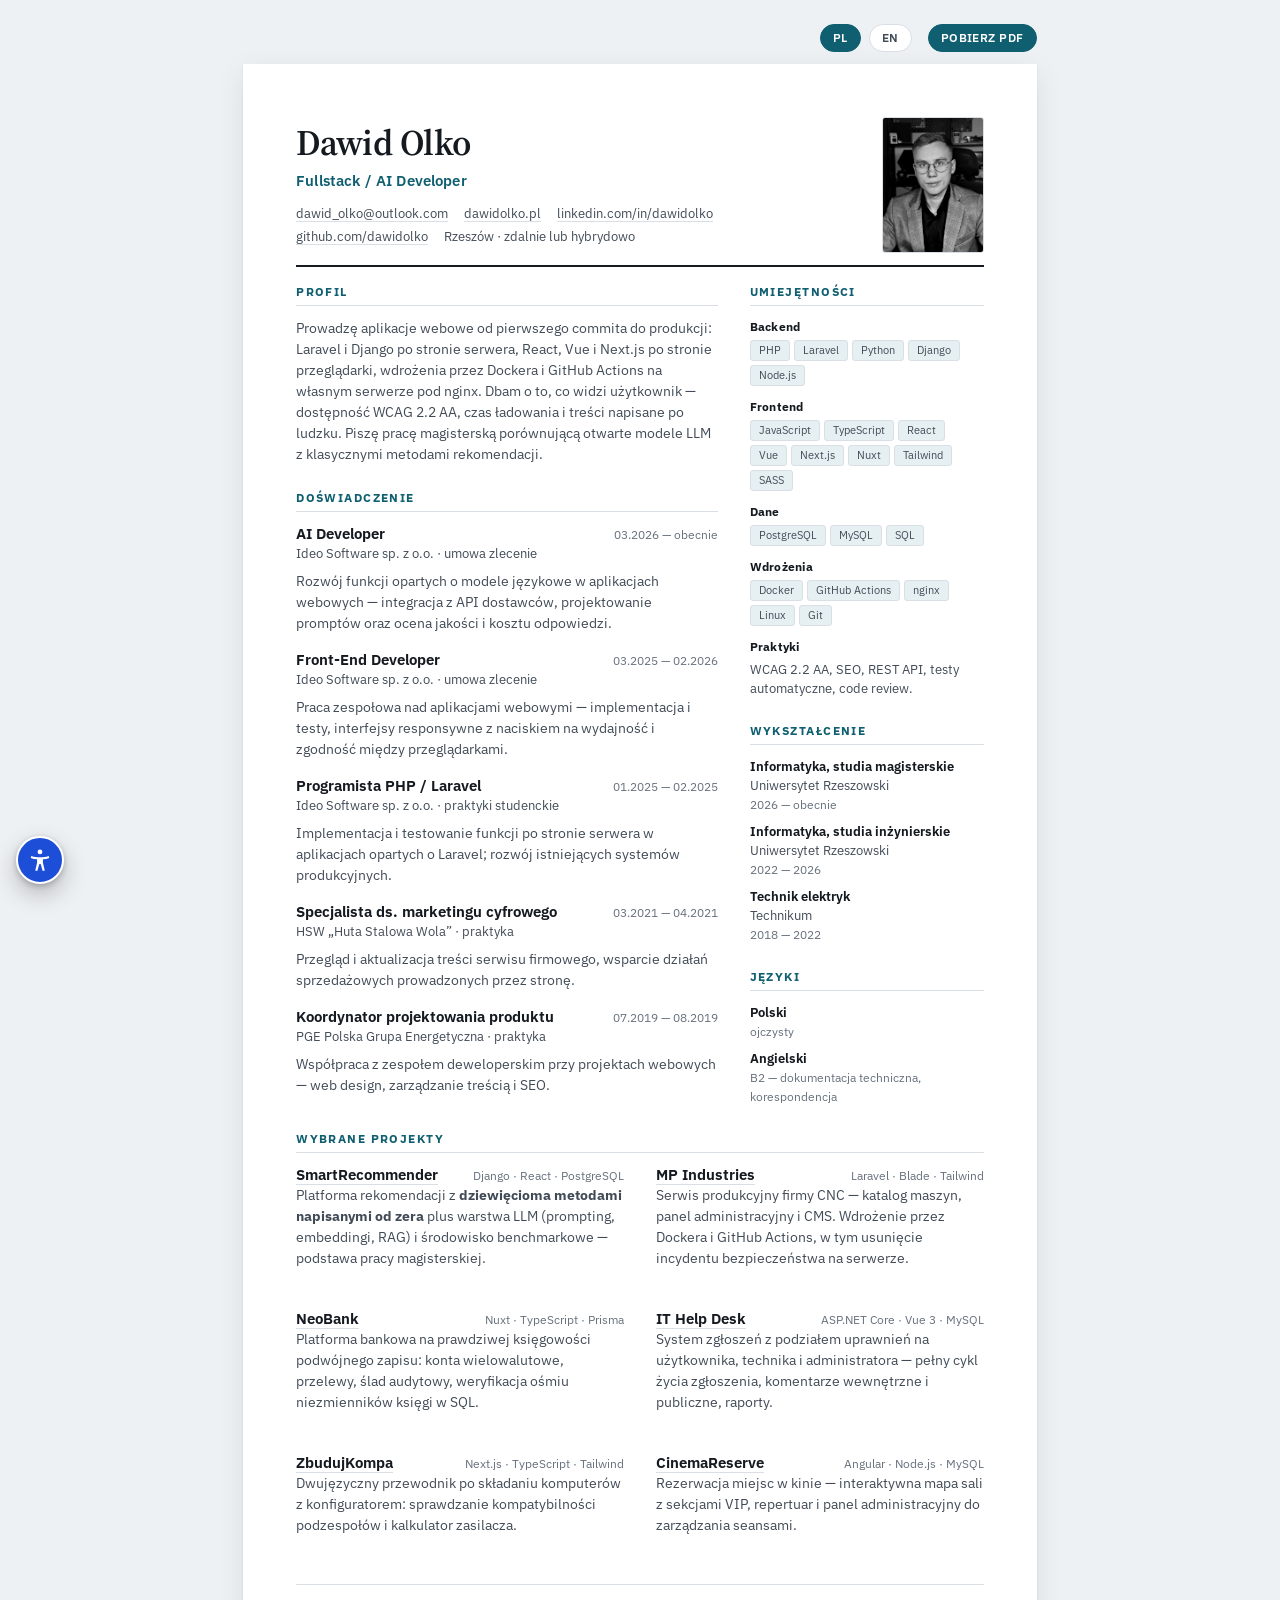
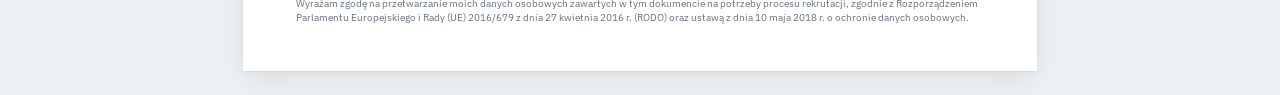
==== index.html @ 8f9526e0 "feat: add accessibility panel" ====
<!doctype html>
<html lang="pl">
<head>
<meta charset="utf-8">
<meta name="viewport" content="width=device-width, initial-scale=1">
<title>Dawid Olko — CV | Fullstack / AI Developer</title>
<meta name="description" content="CV Dawida Olko — fullstack / AI developer. Laravel, Django, React, Vue i Next.js, wdrożenia na Dockerze i GitHub Actions. Wybrane projekty, doświadczenie i wykształcenie.">
<link rel="icon" type="image/svg+xml" href="assets/favicon.svg">
<link rel="canonical" href="https://cv.dawidolko.pl/">
<link rel="alternate" hreflang="pl" href="https://cv.dawidolko.pl/">
<link rel="alternate" hreflang="en" href="https://cv.dawidolko.pl/en/">
<link rel="alternate" hreflang="x-default" href="https://cv.dawidolko.pl/">
<meta name="author" content="Dawid Olko">
<meta name="robots" content="index, follow">

<meta property="og:type" content="profile">
<meta property="og:title" content="Dawid Olko — CV | Fullstack / AI Developer">
<meta property="og:description" content="Laravel, Django, React, Vue i Next.js. Wdrożenia na Dockerze i GitHub Actions.">
<meta property="og:url" content="https://cv.dawidolko.pl/">
<meta property="og:locale" content="pl_PL">
<meta property="og:locale:alternate" content="en_GB">
<meta name="twitter:card" content="summary">

<link rel="preconnect" href="https://fonts.googleapis.com">
<link rel="preconnect" href="https://fonts.gstatic.com" crossorigin>
<link rel="stylesheet" href="https://fonts.googleapis.com/css2?family=IBM+Plex+Sans:wght@400;500;600;700&family=Source+Serif+4:opsz,wght@8..60,600&display=swap">
<link rel="stylesheet" href="assets/cv.css">

<script type="application/ld+json">
{
  "@context": "https://schema.org",
  "@type": "Person",
  "name": "Dawid Olko",
  "givenName": "Dawid",
  "familyName": "Olko",
  "jobTitle": "Fullstack / AI Developer",
  "description": "Full-stack developer working with Laravel, Django, React, Vue and Next.js, shipping with Docker and GitHub Actions.",
  "url": "https://dawidolko.pl",
  "mainEntityOfPage": "https://cv.dawidolko.pl/",
  "image": "https://cv.dawidolko.pl/assets/dawid-olko.jpg",
  "email": "mailto:dawid_olko@outlook.com",
  "sameAs": [
    "https://github.com/dawidolko",
    "https://www.linkedin.com/in/dawidolko",
    "https://dawidolko.pl"
  ],
  "address": {
    "@type": "PostalAddress",
    "addressLocality": "Rzeszów",
    "addressCountry": "PL"
  },
  "alumniOf": {
    "@type": "CollegeOrUniversity",
    "name": "Uniwersytet Rzeszowski",
    "sameAs": "https://www.ur.edu.pl/"
  },
  "worksFor": {
    "@type": "Organization",
    "name": "Ideo Software sp. z o.o.",
    "url": "https://ideo.pl"
  },
  "knowsAbout": [
    "PHP",
    "Laravel",
    "Python",
    "Django",
    "Node.js",
    "JavaScript",
    "TypeScript",
    "React",
    "Vue.js",
    "Next.js",
    "Nuxt",
    "Tailwind CSS",
    "SASS",
    "PostgreSQL",
    "MySQL",
    "SQL",
    "Docker",
    "GitHub Actions",
    "nginx",
    "Linux",
    "Git",
    "REST API",
    "WCAG 2.2",
    "SEO"
  ],
  "knowsLanguage": [
    {
      "@type": "Language",
      "name": "Polish",
      "alternateName": "pl"
    },
    {
      "@type": "Language",
      "name": "English",
      "alternateName": "en"
    }
  ],
  "seeks": {
    "@type": "Demand",
    "name": "Full-stack developer roles"
  }
}
</script>
  <script src="/a11y/a11y-panel.js" data-accent="#1d4ed8" defer></script>
</head>
<body>

<a class="skip-link" href="#main-content">Przejdź do treści głównej</a>

<nav class="langbar" aria-label="Wersja językowa">
  <span aria-current="true" lang="pl">PL</span>
  <a href="en/" lang="en" hreflang="en">EN</a>
  <a class="pdf-link" href="Dawid_Olko_CV_PL.pdf" download
     aria-label="Pobierz CV w formacie PDF (wersja polska)">Pobierz PDF</a>
</nav>

<main class="sheet" id="main-content">

  <header class="masthead">
    <div class="masthead-text">
      <h1>Dawid Olko</h1>
      <p class="role">Fullstack / AI Developer</p>
      <ul class="contact">
        <li><a href="mailto:dawid_olko@outlook.com">dawid_olko@outlook.com</a></li>
        <li><a href="https://dawidolko.pl">dawidolko.pl</a></li>
        <li><a href="https://www.linkedin.com/in/dawidolko">linkedin.com/in/dawidolko</a></li>
        <li><a href="https://github.com/dawidolko">github.com/dawidolko</a></li>
        <li>Rzeszów · zdalnie lub hybrydowo</li>
      </ul>
    </div>
    <img class="portrait" src="assets/dawid-olko.jpg" alt="Dawid Olko"
         width="450" height="600" fetchpriority="high" decoding="async">
  </header>

  <div class="columns">
    <div>

      <section class="summary" aria-labelledby="h-profil">
        <h2 id="h-profil">Profil</h2>
        <p>
          Prowadzę aplikacje webowe od pierwszego commita do produkcji: Laravel i Django po
          stronie serwera, React, Vue i Next.js po stronie przeglądarki, wdrożenia przez Dockera
          i GitHub Actions na własnym serwerze pod nginx. Dbam o to, co widzi użytkownik —
          dostępność WCAG 2.2 AA, czas ładowania i treści napisane po ludzku. Piszę pracę
          magisterską porównującą otwarte modele LLM z klasycznymi metodami rekomendacji.
        </p>
      </section>

      <section aria-labelledby="h-doswiadczenie">
        <h2 id="h-doswiadczenie">Doświadczenie</h2>

        <div class="entry">
          <div class="entry-head">
            <h3>AI Developer</h3>
            <span class="when">03.2026 — obecnie</span>
          </div>
          <p class="where">Ideo Software sp. z o.o. · umowa zlecenie</p>
          <p>Rozwój funkcji opartych o modele językowe w aplikacjach webowych — integracja z API dostawców, projektowanie promptów oraz ocena jakości i kosztu odpowiedzi.</p>
        </div>

        <div class="entry">
          <div class="entry-head">
            <h3>Front-End Developer</h3>
            <span class="when">03.2025 — 02.2026</span>
          </div>
          <p class="where">Ideo Software sp. z o.o. · umowa zlecenie</p>
          <p>Praca zespołowa nad aplikacjami webowymi — implementacja i testy, interfejsy responsywne z naciskiem na wydajność i zgodność między przeglądarkami.</p>
        </div>

        <div class="entry">
          <div class="entry-head">
            <h3>Programista PHP / Laravel</h3>
            <span class="when">01.2025 — 02.2025</span>
          </div>
          <p class="where">Ideo Software sp. z o.o. · praktyki studenckie</p>
          <p>Implementacja i testowanie funkcji po stronie serwera w aplikacjach opartych o Laravel; rozwój istniejących systemów produkcyjnych.</p>
        </div>

        <div class="entry">
          <div class="entry-head">
            <h3>Specjalista ds. marketingu cyfrowego</h3>
            <span class="when">03.2021 — 04.2021</span>
          </div>
          <p class="where">HSW „Huta Stalowa Wola” · praktyka</p>
          <p>Przegląd i aktualizacja treści serwisu firmowego, wsparcie działań sprzedażowych prowadzonych przez stronę.</p>
        </div>

        <div class="entry">
          <div class="entry-head">
            <h3>Koordynator projektowania produktu</h3>
            <span class="when">07.2019 — 08.2019</span>
          </div>
          <p class="where">PGE Polska Grupa Energetyczna · praktyka</p>
          <p>Współpraca z zespołem deweloperskim przy projektach webowych — web design, zarządzanie treścią i SEO.</p>
        </div>
      </section>


    </div>

    <aside>
      <section aria-labelledby="h-umiejetnosci">
        <h2 id="h-umiejetnosci">Umiejętności</h2>

        <div class="stack">
          <h3>Backend</h3>
          <ul class="chips">
            <li>PHP</li><li>Laravel</li><li>Python</li><li>Django</li><li>Node.js</li>
          </ul>
        </div>

        <div class="stack">
          <h3>Frontend</h3>
          <ul class="chips">
            <li>JavaScript</li><li>TypeScript</li><li>React</li><li>Vue</li>
            <li>Next.js</li><li>Nuxt</li><li>Tailwind</li><li>SASS</li>
          </ul>
        </div>

        <div class="stack">
          <h3>Dane</h3>
          <ul class="chips">
            <li>PostgreSQL</li><li>MySQL</li><li>SQL</li>
          </ul>
        </div>

        <div class="stack">
          <h3>Wdrożenia</h3>
          <ul class="chips">
            <li>Docker</li><li>GitHub Actions</li><li>nginx</li><li>Linux</li><li>Git</li>
          </ul>
        </div>

        <div class="stack">
          <h3>Praktyki</h3>
          <p>WCAG 2.2 AA, SEO, REST API, testy automatyczne, code review.</p>
        </div>
      </section>

      <section aria-labelledby="h-wyksztalcenie">
        <h2 id="h-wyksztalcenie">Wykształcenie</h2>
        <ul class="plain">
          <li>
            <strong>Informatyka, studia magisterskie</strong>
            Uniwersytet Rzeszowski<br>
            <span>2026 — obecnie</span>
          </li>
          <li>
            <strong>Informatyka, studia inżynierskie</strong>
            Uniwersytet Rzeszowski<br>
            <span>2022 — 2026</span>
          </li>
          <li>
            <strong>Technik elektryk</strong>
            Technikum<br>
            <span>2018 — 2022</span>
          </li>
        </ul>
      </section>

      <section aria-labelledby="h-jezyki">
        <h2 id="h-jezyki">Języki</h2>
        <ul class="plain">
          <li><strong>Polski</strong><span>ojczysty</span></li>
          <li><strong>Angielski</strong><span>B2 — dokumentacja techniczna, korespondencja</span></li>
        </ul>
      </section>
    </aside>
  </div>

  <section class="projects" aria-labelledby="h-projekty">
    <h2 id="h-projekty">Wybrane projekty</h2>

    <div class="entry-list">
      <div class="entry">
        <div class="entry-head">
          <h3><a href="https://smartrecommender.dawidolko.pl">SmartRecommender</a></h3>
          <span class="when">Django · React · PostgreSQL</span>
        </div>
        <p>Platforma rekomendacji z <strong>dziewięcioma metodami napisanymi od zera</strong> plus warstwa LLM (prompting, embeddingi, RAG) i środowisko benchmarkowe — podstawa pracy magisterskiej.</p>
      </div>

      <div class="entry">
        <div class="entry-head">
          <h3><a href="https://mp-industries.pl">MP Industries</a></h3>
          <span class="when">Laravel · Blade · Tailwind</span>
        </div>
        <p>Serwis produkcyjny firmy CNC — katalog maszyn, panel administracyjny i CMS. Wdrożenie przez Dockera i GitHub Actions, w tym usunięcie incydentu bezpieczeństwa na serwerze.</p>
      </div>

      <div class="entry">
        <div class="entry-head">
          <h3><a href="https://neobank.dawidolko.pl">NeoBank</a></h3>
          <span class="when">Nuxt · TypeScript · Prisma</span>
        </div>
        <p>Platforma bankowa na prawdziwej księgowości podwójnego zapisu: konta wielowalutowe, przelewy, ślad audytowy, weryfikacja ośmiu niezmienników księgi w SQL.</p>
      </div>

      <div class="entry">
        <div class="entry-head">
          <h3><a href="https://ithelpdesk.dawidolko.pl">IT Help Desk</a></h3>
          <span class="when">ASP.NET Core · Vue 3 · MySQL</span>
        </div>
        <p>System zgłoszeń z podziałem uprawnień na użytkownika, technika i administratora — pełny cykl życia zgłoszenia, komentarze wewnętrzne i publiczne, raporty.</p>
      </div>

      <div class="entry">
        <div class="entry-head">
          <h3><a href="https://zbudujkompa.dawidolko.pl">ZbudujKompa</a></h3>
          <span class="when">Next.js · TypeScript · Tailwind</span>
        </div>
        <p>Dwujęzyczny przewodnik po składaniu komputerów z konfiguratorem: sprawdzanie kompatybilności podzespołów i kalkulator zasilacza.</p>
      </div>

      <div class="entry">
        <div class="entry-head">
          <h3><a href="https://github.com/dawidolko/CinemaReserve-Project-Node-Angular">CinemaReserve</a></h3>
          <span class="when">Angular · Node.js · MySQL</span>
        </div>
        <p>Rezerwacja miejsc w kinie — interaktywna mapa sali z sekcjami VIP, repertuar i panel administracyjny do zarządzania seansami.</p>
      </div>
    </div>
  </section>

  <p class="clause">
    Wyrażam zgodę na przetwarzanie moich danych osobowych zawartych w tym dokumencie
    na potrzeby procesu rekrutacji, zgodnie z Rozporządzeniem Parlamentu Europejskiego
    i Rady (UE) 2016/679 z dnia 27 kwietnia 2016 r. (RODO) oraz ustawą z dnia
    10 maja 2018 r. o ochronie danych osobowych.
  </p>

</main>
</body>
</html>
---- assets/cv.css ----
/*
 * Dawid Olko — CV stylesheet.
 *
 * One sheet drives both language versions and both media. The screen view is a
 * centred A4-proportioned sheet on a tinted ground; the print view drops the
 * ground, the language switch and the link chrome so the PDF comes out clean.
 *
 * Colours live in custom properties on :root and are redefined for dark mode.
 * Print always resolves to the light set — a dark CV wastes toner and reads
 * badly on paper.
 */

:root {
  --paper: #ffffff;
  --ground: #eef1f4;
  --ink: #151a21;
  --ink-soft: #414b57;
  --ink-muted: #67717d;
  --rule: #d9dfe5;
  --accent: #0f5f70;
  --accent-soft: #e6f0f2;
  /*
   * Osobna para pod przycisk PDF. Wczesniej tlo bralo `--ink`, a tekst byl
   * na sztywno bialy — w trybie ciemnym `--ink` jest prawie bialy, wiec
   * przycisk znikal i pojawial sie dopiero pod kursorem.
   */
  --btn-bg: #0f5f70;
  --btn-fg: #ffffff;

  --sans: "IBM Plex Sans", "Segoe UI", Roboto, "Helvetica Neue", Arial, sans-serif;
  --serif: "Source Serif 4", Georgia, "Times New Roman", serif;

  --sp-1: 0.25rem;
  --sp-2: 0.5rem;
  --sp-3: 0.75rem;
  --sp-4: 1rem;
  --sp-5: 1.5rem;
  --sp-6: 2rem;
}

@media (prefers-color-scheme: dark) {
  :root:not([data-theme="light"]) {
    --paper: #171b21;
    --ground: #0e1116;
    --ink: #eef1f4;
    --ink-soft: #c3ccd6;
    --ink-muted: #98a3ae;
    --rule: #2c333c;
    --accent: #4fc3d4;
    --accent-soft: #17323a;
    --btn-bg: #4fc3d4;
    --btn-fg: #0b1016;
  }
}

*,
*::before,
*::after {
  box-sizing: border-box;
}

body {
  margin: 0;
  padding: var(--sp-5) var(--sp-4);
  background: var(--ground);
  color: var(--ink);
  font-family: var(--sans);
  font-size: 10.5pt;
  line-height: 1.5;
  -webkit-font-smoothing: antialiased;
}

/* ---------- Skip link ---------- */

.skip-link {
  position: absolute;
  left: -9999px;
  top: 0;
  z-index: 10;
  padding: var(--sp-2) var(--sp-4);
  background: var(--accent);
  color: #fff;
  text-decoration: none;
}

.skip-link:focus {
  left: var(--sp-4);
  top: var(--sp-2);
}

/* ---------- Language switch ---------- */

.langbar {
  max-width: 210mm;
  margin: 0 auto var(--sp-3);
  display: flex;
  gap: var(--sp-2);
  justify-content: flex-end;
  align-items: center;
}

.langbar a,
.langbar span {
  padding: var(--sp-1) var(--sp-3);
  border: 1px solid var(--rule);
  border-radius: 999px;
  font-size: 9pt;
  font-weight: 600;
  letter-spacing: 0.04em;
  text-transform: uppercase;
  text-decoration: none;
  color: var(--ink-soft);
  background: var(--paper);
}

.langbar [aria-current="true"] {
  background: var(--accent);
  border-color: var(--accent);
  color: #fff;
}

.langbar a:hover {
  border-color: var(--accent);
  color: var(--accent);
}

.pdf-link {
  margin-left: var(--sp-2);
  background: var(--btn-bg) !important;
  border-color: var(--btn-bg) !important;
  color: var(--btn-fg) !important;
}

.pdf-link:hover {
  filter: brightness(1.12);
}

/* ---------- Sheet ---------- */

.sheet {
  max-width: 210mm;
  margin: 0 auto;
  background: var(--paper);
  padding: 14mm 14mm 12mm;
  box-shadow: 0 1px 2px rgb(0 0 0 / 8%), 0 8px 28px rgb(0 0 0 / 8%);
}

/* ---------- Masthead ---------- */

.masthead {
  display: grid;
  grid-template-columns: 1fr auto;
  gap: var(--sp-5);
  align-items: center;
  border-bottom: 2px solid var(--ink);
  padding-bottom: var(--sp-3);
  margin-bottom: var(--sp-4);
}

/*
 * Portret stoi w kodzie PO bloku z imieniem i kontaktem, a na prawo trafia
 * dopiero przez siatke. Parsery ATS czytaja kolejnosc z dokumentu, wiec
 * pierwsze, co widza, to imie i dane kontaktowe — nie obrazek, ktorego i tak
 * nie odczytaja.
 */
.portrait {
  width: 27mm;
  height: 36mm;
  object-fit: cover;
  object-position: 50% 22%;
  border-radius: 3px;
  border: 1px solid var(--rule);
  background: var(--ground);
}

@media (max-width: 560px) {
  .masthead {
    grid-template-columns: auto 1fr;
    gap: var(--sp-4);
  }

  .portrait {
    grid-row: 1;
    grid-column: 1;
    width: 22mm;
    height: 29mm;
  }

  .masthead-text {
    grid-row: 1;
    grid-column: 2;
  }
}

.masthead h1 {
  font-family: var(--serif);
  font-size: 27pt;
  line-height: 1.05;
  font-weight: 600;
  letter-spacing: -0.015em;
  margin: 0;
}

.role {
  margin: var(--sp-2) 0 0;
  font-size: 11.5pt;
  font-weight: 600;
  color: var(--accent);
  letter-spacing: 0.01em;
}

.contact {
  margin: var(--sp-3) 0 0;
  padding: 0;
  list-style: none;
  display: flex;
  flex-wrap: wrap;
  gap: var(--sp-1) var(--sp-4);
  font-size: 9.5pt;
  color: var(--ink-soft);
}

.contact a {
  color: inherit;
  text-decoration: none;
  border-bottom: 1px solid var(--rule);
}

.contact a:hover {
  color: var(--accent);
  border-bottom-color: var(--accent);
}

/* ---------- Two-column body ---------- */

.columns {
  display: grid;
  grid-template-columns: 1fr 62mm;
  gap: var(--sp-6);
  align-items: start;
}

@media (max-width: 700px) {
  .columns {
    grid-template-columns: 1fr;
    gap: var(--sp-5);
  }

  .sheet {
    padding: var(--sp-5) var(--sp-4);
  }
}

section {
  margin-bottom: var(--sp-5);
}

section:last-child {
  margin-bottom: 0;
}

h2 {
  font-size: 9pt;
  font-weight: 700;
  letter-spacing: 0.12em;
  text-transform: uppercase;
  color: var(--accent);
  margin: 0 0 var(--sp-3);
  padding-bottom: var(--sp-1);
  border-bottom: 1px solid var(--rule);
}

/* ---------- Entries ---------- */

.entry {
  margin-bottom: var(--sp-4);
  break-inside: avoid;
}

.entry:last-child {
  margin-bottom: 0;
}

.entry-head {
  display: flex;
  justify-content: space-between;
  align-items: baseline;
  gap: var(--sp-3);
}

.entry h3 {
  margin: 0;
  font-size: 11pt;
  font-weight: 650;
  line-height: 1.3;
}

.entry h3 a {
  color: inherit;
  text-decoration: none;
  border-bottom: 1px solid var(--rule);
}

.entry h3 a:hover {
  color: var(--accent);
  border-bottom-color: var(--accent);
}

.when {
  flex: none;
  font-size: 9pt;
  font-variant-numeric: tabular-nums;
  color: var(--ink-muted);
  white-space: nowrap;
}

.where {
  margin: 1px 0 var(--sp-2);
  font-size: 9.5pt;
  color: var(--ink-muted);
}

.entry p {
  margin: 0 0 var(--sp-2);
  color: var(--ink-soft);
}

.entry ul {
  margin: 0;
  padding-left: 1.05em;
  color: var(--ink-soft);
}

.entry li {
  margin-bottom: var(--sp-1);
}

.entry li::marker {
  color: var(--accent);
}

/* ---------- Summary ---------- */

.summary p {
  margin: 0 0 var(--sp-2);
  color: var(--ink-soft);
  max-width: 62ch;
}

.summary p:last-child {
  margin-bottom: 0;
}

/* ---------- Aside blocks ---------- */

.stack {
  margin: 0 0 var(--sp-3);
}

.stack:last-child {
  margin-bottom: 0;
}

.stack h3 {
  margin: 0 0 var(--sp-1);
  font-size: 9pt;
  font-weight: 700;
  color: var(--ink);
  letter-spacing: 0.02em;
}

.stack p {
  margin: 0;
  font-size: 9.5pt;
  color: var(--ink-soft);
}

.chips {
  margin: 0;
  padding: 0;
  list-style: none;
  display: flex;
  flex-wrap: wrap;
  gap: var(--sp-1);
}

.chips li {
  padding: 1px var(--sp-2);
  border: 1px solid var(--rule);
  border-radius: 3px;
  background: var(--accent-soft);
  font-size: 8.5pt;
  color: var(--ink-soft);
}

.plain {
  margin: 0;
  padding: 0;
  list-style: none;
  font-size: 9.5pt;
  color: var(--ink-soft);
}

.plain li {
  margin-bottom: var(--sp-2);
}

.plain li:last-child {
  margin-bottom: 0;
}

.plain strong {
  display: block;
  color: var(--ink);
  font-weight: 650;
}

.plain span {
  color: var(--ink-muted);
  font-size: 9pt;
}

/* ---------- Clause ---------- */

.clause {
  margin: var(--sp-5) 0 0;
  padding-top: var(--sp-3);
  border-top: 1px solid var(--rule);
  font-size: 7.5pt;
  line-height: 1.45;
  color: var(--ink-muted);
}

/* ---------- Focus ---------- */

a:focus-visible {
  outline: 2px solid var(--accent);
  outline-offset: 2px;
  border-radius: 2px;
}

@media (prefers-reduced-motion: reduce) {
  * {
    transition: none !important;
    animation: none !important;
  }
}

/* ---------- Print ---------- */

@page {
  size: A4;
  margin: 11mm 12mm;
}

@media print {
  /*
   * Print resolves to the light palette regardless of the viewer's system
   * setting — a dark CV wastes toner and is unreadable on paper.
   */
  :root {
    --paper: #ffffff;
    --ground: #ffffff;
    --ink: #000000;
    --ink-soft: #23282f;
    --ink-muted: #4b545e;
    --rule: #b9c2cb;
    --accent: #0b4c5a;
    --accent-soft: #ffffff;
  }

  /*
   * Cel: jedna strona A4. Skala typografii i odstepow schodzi ponizej wartosci
   * ekranowych, ale nie ponizej progu czytelnosci w druku (~8pt dla tekstu
   * ciaglego). Wszystko jest wyprowadzone z tych kilku zmiennych, wiec dalsze
   * dociskanie sprowadza sie do zmiany liczb tutaj.
   */
  body {
    padding: 0;
    background: #fff;
    font-size: 8.4pt;
    line-height: 1.38;
  }

  .masthead h1 { font-size: 20pt; }
  .role { font-size: 9.5pt; margin-top: 2px; }
  .contact { font-size: 8pt; margin-top: var(--sp-2); gap: 1px var(--sp-3); }
  .masthead { padding-bottom: var(--sp-2); margin-bottom: var(--sp-3); gap: var(--sp-4); }
  .portrait { width: 24mm; height: 32mm; }

  /*
   * Zero swiatla miedzy literami w druku.
   *
   * Przy `letter-spacing` Chromium zapisuje w warstwie tekstowej PDF-a kazda
   * litere osobno — "WYKSZTALCENIE" wychodzi jako "W Y K S Z TA Ł C E N I E"
   * i systemy ATS nie rozpoznaja naglowka sekcji. Na ekranie swiatlo zostaje.
   */
  h2 {
    font-size: 7.6pt;
    margin-bottom: var(--sp-2);
    letter-spacing: normal;
  }

  .role,
  .contact,
  .stack h3 {
    letter-spacing: normal;
  }
  section { margin-bottom: var(--sp-3); }
  .entry { margin-bottom: var(--sp-2); }
  .entry h3 { font-size: 9pt; }
  .entry p { margin-bottom: var(--sp-1); }
  .where { font-size: 8pt; margin-bottom: 2px; }
  .when { font-size: 7.8pt; }

  .stack { margin-bottom: var(--sp-2); }
  .stack h3 { font-size: 7.8pt; }
  .stack p, .plain { font-size: 8pt; }
  .chips li { font-size: 7.4pt; padding: 0 4px; }
  .plain li { margin-bottom: var(--sp-1); }
  .plain span { font-size: 7.8pt; }

  .projects { margin-top: var(--sp-3); }
  .projects .entry-list { gap: var(--sp-2) var(--sp-5); }

  .clause {
    margin-top: var(--sp-3);
    padding-top: var(--sp-2);
    font-size: 6.4pt;
    line-height: 1.35;
  }

  .langbar,
  .skip-link {
    display: none !important;
  }

  .sheet {
    max-width: none;
    margin: 0;
    padding: 0;
    box-shadow: none;
  }

  .columns {
    gap: var(--sp-5);
  }

  section,
  .entry {
    break-inside: avoid;
  }

  h2 {
    break-after: avoid;
  }

  a {
    border-bottom: none !important;
  }
}

/* ---------- Projects, full width ---------- */

/*
 * The project list sits below the two columns rather than inside the left one.
 * In the column layout the sidebar ran out of content long before the main
 * column did, which left a tall empty gutter on screen and a half-empty second
 * page in the PDF. Full width across two tracks fills both.
 */
.projects {
  margin-top: var(--sp-5);
}

.projects .entry-list {
  display: grid;
  grid-template-columns: 1fr 1fr;
  gap: var(--sp-4) var(--sp-6);
}

@media (max-width: 700px) {
  .projects .entry-list {
    grid-template-columns: 1fr;
  }
}
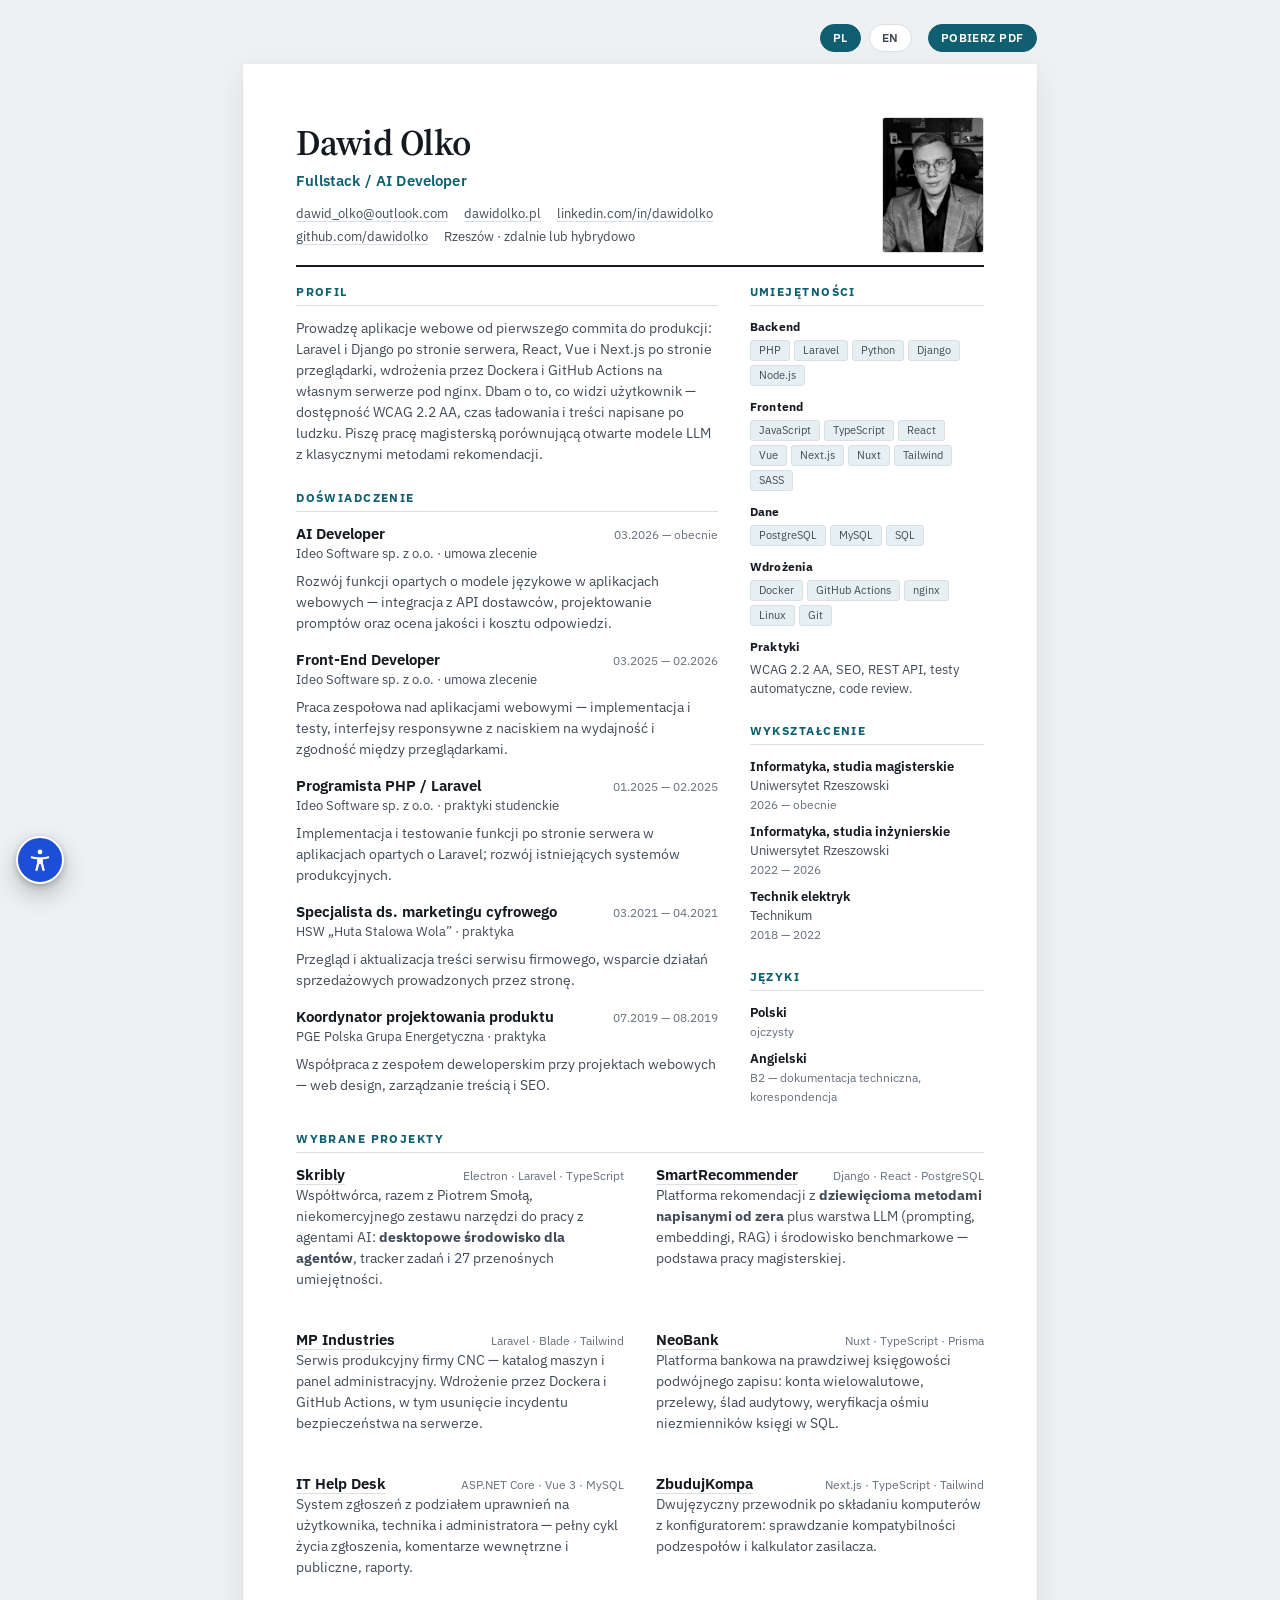
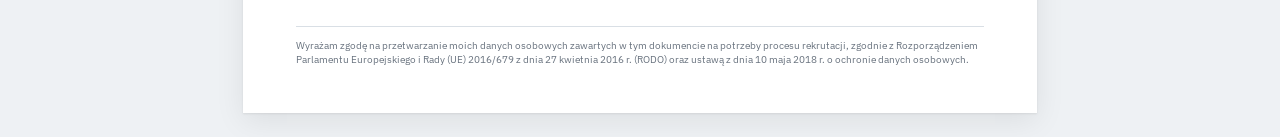
==== commit c9122365: "feat: add Skribly to the CV, with llms.txt, Open Graph image and accessibility fixes" ====
--- a/index.html
+++ b/index.html
@@ -4,7 +4,7 @@
 <meta charset="utf-8">
 <meta name="viewport" content="width=device-width, initial-scale=1">
 <title>Dawid Olko — CV | Fullstack / AI Developer</title>
-<meta name="description" content="CV Dawida Olko — fullstack / AI developer. Laravel, Django, React, Vue i Next.js, wdrożenia na Dockerze i GitHub Actions. Wybrane projekty, doświadczenie i wykształcenie.">
+<meta name="description" content="CV Dawida Olko, fullstack / AI developera i współtwórcy Skribly. Laravel, Django, React, Next.js i Docker. Doświadczenie, projekty i wykształcenie.">
 <link rel="icon" type="image/svg+xml" href="assets/favicon.svg">
 <link rel="canonical" href="https://cv.dawidolko.pl/">
 <link rel="alternate" hreflang="pl" href="https://cv.dawidolko.pl/">
@@ -19,7 +19,11 @@
 <meta property="og:url" content="https://cv.dawidolko.pl/">
 <meta property="og:locale" content="pl_PL">
 <meta property="og:locale:alternate" content="en_GB">
-<meta name="twitter:card" content="summary">
+<meta property="og:image" content="https://cv.dawidolko.pl/assets/og-image.jpg">
+<meta property="og:image:width" content="1200">
+<meta property="og:image:height" content="630">
+<meta name="twitter:card" content="summary_large_image">
+<meta name="twitter:image" content="https://cv.dawidolko.pl/assets/og-image.jpg">
 
 <link rel="preconnect" href="https://fonts.googleapis.com">
 <link rel="preconnect" href="https://fonts.gstatic.com" crossorigin>
@@ -113,7 +117,7 @@
   <span aria-current="true" lang="pl">PL</span>
   <a href="en/" lang="en" hreflang="en">EN</a>
   <a class="pdf-link" href="Dawid_Olko_CV_PL.pdf" download
-     aria-label="Pobierz CV w formacie PDF (wersja polska)">Pobierz PDF</a>
+    >Pobierz PDF</a>
 </nav>
 
 <main class="sheet" id="main-content">
@@ -276,6 +280,14 @@
     <div class="entry-list">
       <div class="entry">
         <div class="entry-head">
+          <h3><a href="https://skribly.pl">Skribly</a></h3>
+          <span class="when">Electron · Laravel · TypeScript</span>
+        </div>
+        <p>Współtwórca, razem z Piotrem Smołą, niekomercyjnego zestawu narzędzi do pracy z agentami AI: <strong>desktopowe środowisko dla agentów</strong>, tracker zadań i 27 przenośnych umiejętności.</p>
+      </div>
+
+      <div class="entry">
+        <div class="entry-head">
           <h3><a href="https://smartrecommender.dawidolko.pl">SmartRecommender</a></h3>
           <span class="when">Django · React · PostgreSQL</span>
         </div>
@@ -287,7 +299,7 @@
           <h3><a href="https://mp-industries.pl">MP Industries</a></h3>
           <span class="when">Laravel · Blade · Tailwind</span>
         </div>
-        <p>Serwis produkcyjny firmy CNC — katalog maszyn, panel administracyjny i CMS. Wdrożenie przez Dockera i GitHub Actions, w tym usunięcie incydentu bezpieczeństwa na serwerze.</p>
+        <p>Serwis produkcyjny firmy CNC — katalog maszyn i panel administracyjny. Wdrożenie przez Dockera i GitHub Actions, w tym usunięcie incydentu bezpieczeństwa na serwerze.</p>
       </div>
 
       <div class="entry">
@@ -312,14 +324,6 @@
           <span class="when">Next.js · TypeScript · Tailwind</span>
         </div>
         <p>Dwujęzyczny przewodnik po składaniu komputerów z konfiguratorem: sprawdzanie kompatybilności podzespołów i kalkulator zasilacza.</p>
-      </div>
-
-      <div class="entry">
-        <div class="entry-head">
-          <h3><a href="https://github.com/dawidolko/CinemaReserve-Project-Node-Angular">CinemaReserve</a></h3>
-          <span class="when">Angular · Node.js · MySQL</span>
-        </div>
-        <p>Rezerwacja miejsc w kinie — interaktywna mapa sali z sekcjami VIP, repertuar i panel administracyjny do zarządzania seansami.</p>
       </div>
     </div>
   </section>
--- a/assets/cv.css
+++ b/assets/cv.css
@@ -20,9 +20,8 @@
   --accent: #0f5f70;
   --accent-soft: #e6f0f2;
   /*
-   * Osobna para pod przycisk PDF. Wczesniej tlo bralo `--ink`, a tekst byl
-   * na sztywno bialy — w trybie ciemnym `--ink` jest prawie bialy, wiec
-   * przycisk znikal i pojawial sie dopiero pod kursorem.
+   * A separate pair for the PDF button. With `--ink` as background and fixed
+   * white text, the button disappeared in dark mode.
    */
   --btn-bg: #0f5f70;
   --btn-fg: #ffffff;
@@ -116,7 +115,7 @@
 .langbar [aria-current="true"] {
   background: var(--accent);
   border-color: var(--accent);
-  color: #fff;
+  color: var(--paper);
 }
 
 .langbar a:hover {
@@ -470,10 +469,9 @@
   }
 
   /*
-   * Cel: jedna strona A4. Skala typografii i odstepow schodzi ponizej wartosci
-   * ekranowych, ale nie ponizej progu czytelnosci w druku (~8pt dla tekstu
-   * ciaglego). Wszystko jest wyprowadzone z tych kilku zmiennych, wiec dalsze
-   * dociskanie sprowadza sie do zmiany liczb tutaj.
+   * Goal: one A4 page. Type and spacing go below the screen values, but not
+   * below the print reading limit of about 8pt for body text. Everything comes
+   * from these few variables, so further tightening means changing them here.
    */
   body {
     padding: 0;
@@ -489,11 +487,10 @@
   .portrait { width: 24mm; height: 32mm; }
 
   /*
-   * Zero swiatla miedzy literami w druku.
+   * No letter spacing in print.
    *
-   * Przy `letter-spacing` Chromium zapisuje w warstwie tekstowej PDF-a kazda
-   * litere osobno — "WYKSZTALCENIE" wychodzi jako "W Y K S Z TA Ł C E N I E"
-   * i systemy ATS nie rozpoznaja naglowka sekcji. Na ekranie swiatlo zostaje.
+   * With `letter-spacing`, Chromium writes each letter separately in the PDF
+   * text layer, so ATS systems do not recognise section headings.
    */
   h2 {
     font-size: 7.6pt;
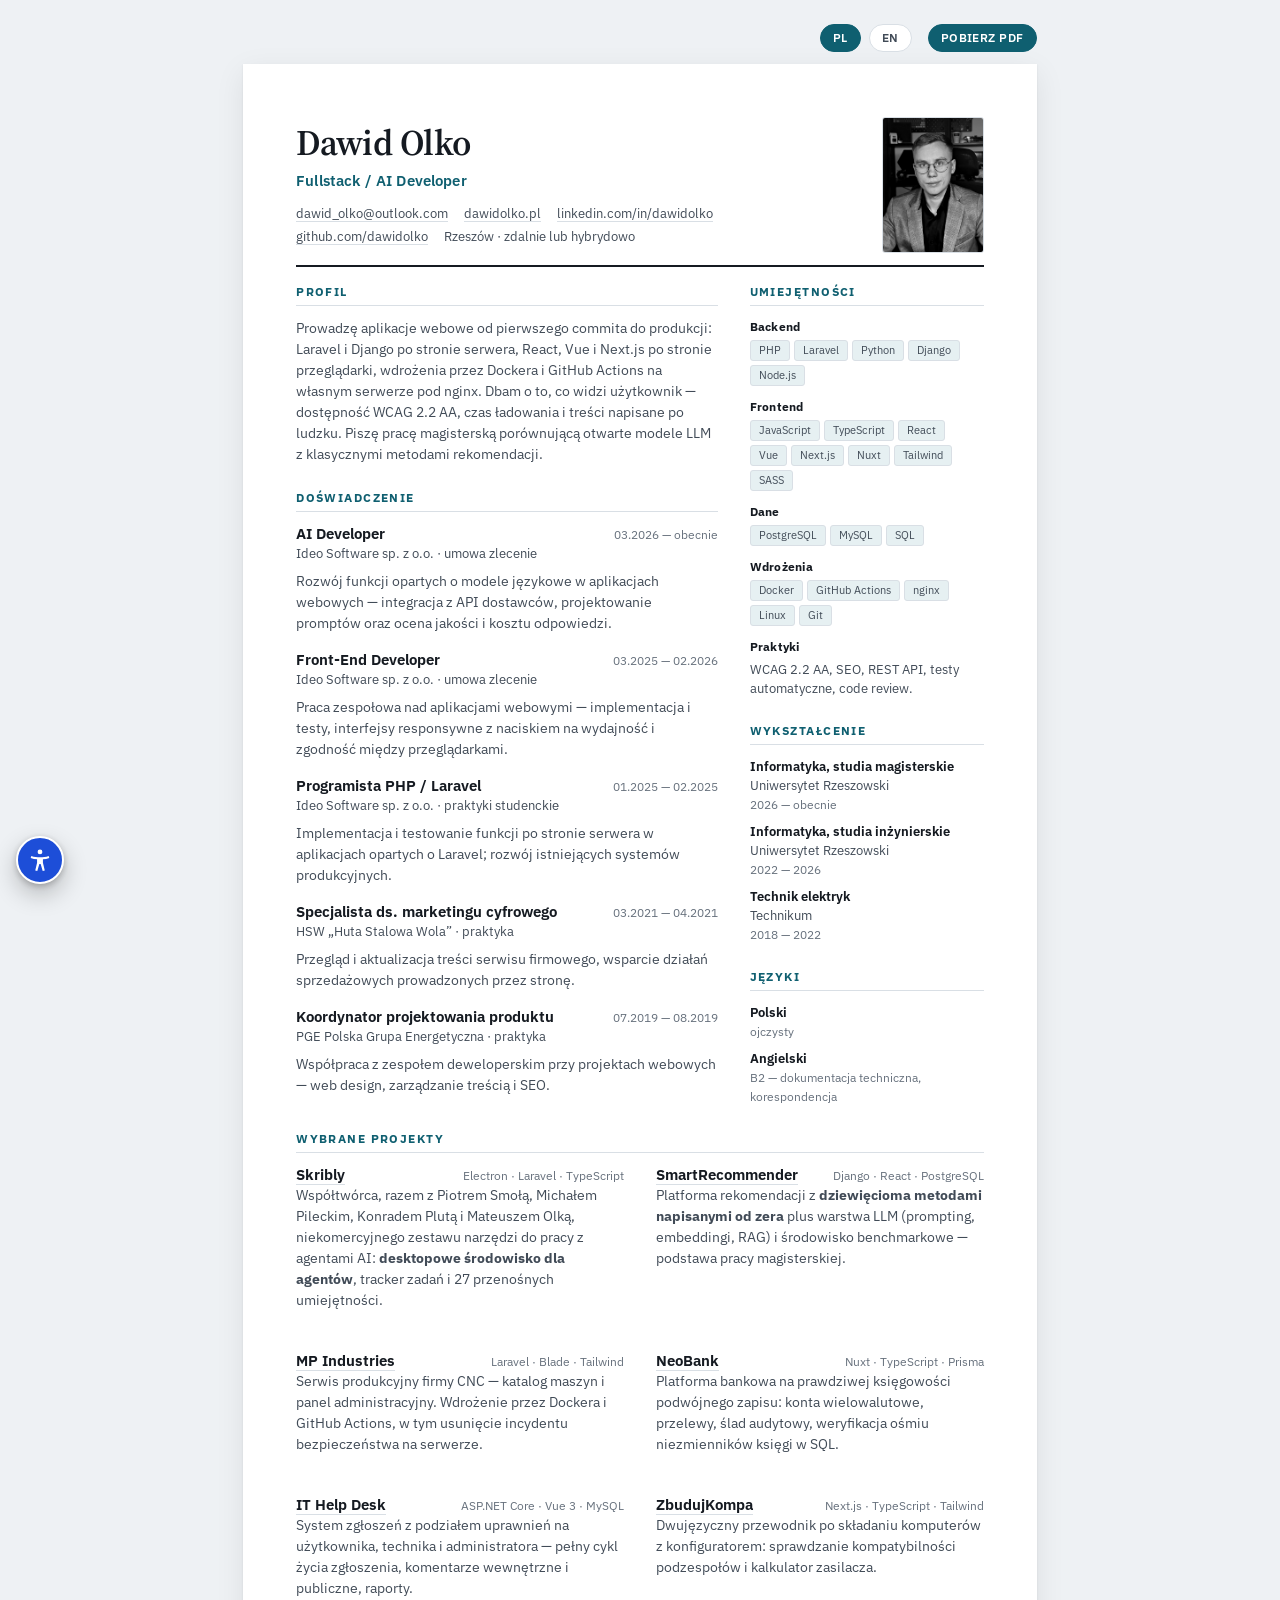
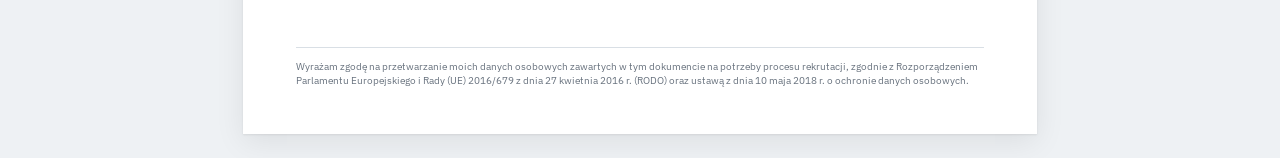
==== commit 7a3c195c: "docs: credit all Skribly authors" ====
--- a/index.html
+++ b/index.html
@@ -283,7 +283,7 @@
           <h3><a href="https://skribly.pl">Skribly</a></h3>
           <span class="when">Electron · Laravel · TypeScript</span>
         </div>
-        <p>Współtwórca, razem z Piotrem Smołą, niekomercyjnego zestawu narzędzi do pracy z agentami AI: <strong>desktopowe środowisko dla agentów</strong>, tracker zadań i 27 przenośnych umiejętności.</p>
+        <p>Współtwórca, razem z Piotrem Smołą, Michałem Pileckim, Konradem Plutą i Mateuszem Olką, niekomercyjnego zestawu narzędzi do pracy z agentami AI: <strong>desktopowe środowisko dla agentów</strong>, tracker zadań i 27 przenośnych umiejętności.</p>
       </div>
 
       <div class="entry">
--- a/assets/cv.css
+++ b/assets/cv.css
@@ -157,10 +157,10 @@
 }
 
 /*
- * Portret stoi w kodzie PO bloku z imieniem i kontaktem, a na prawo trafia
- * dopiero przez siatke. Parsery ATS czytaja kolejnosc z dokumentu, wiec
- * pierwsze, co widza, to imie i dane kontaktowe — nie obrazek, ktorego i tak
- * nie odczytaja.
+ * The portrait comes AFTER the name and contact block in the source and only
+ * moves to the right through the grid. ATS parsers read the document order, so
+ * the first thing they see is the name and contact details - not an image they
+ * could not read anyway.
  */
 .portrait {
   width: 27mm;
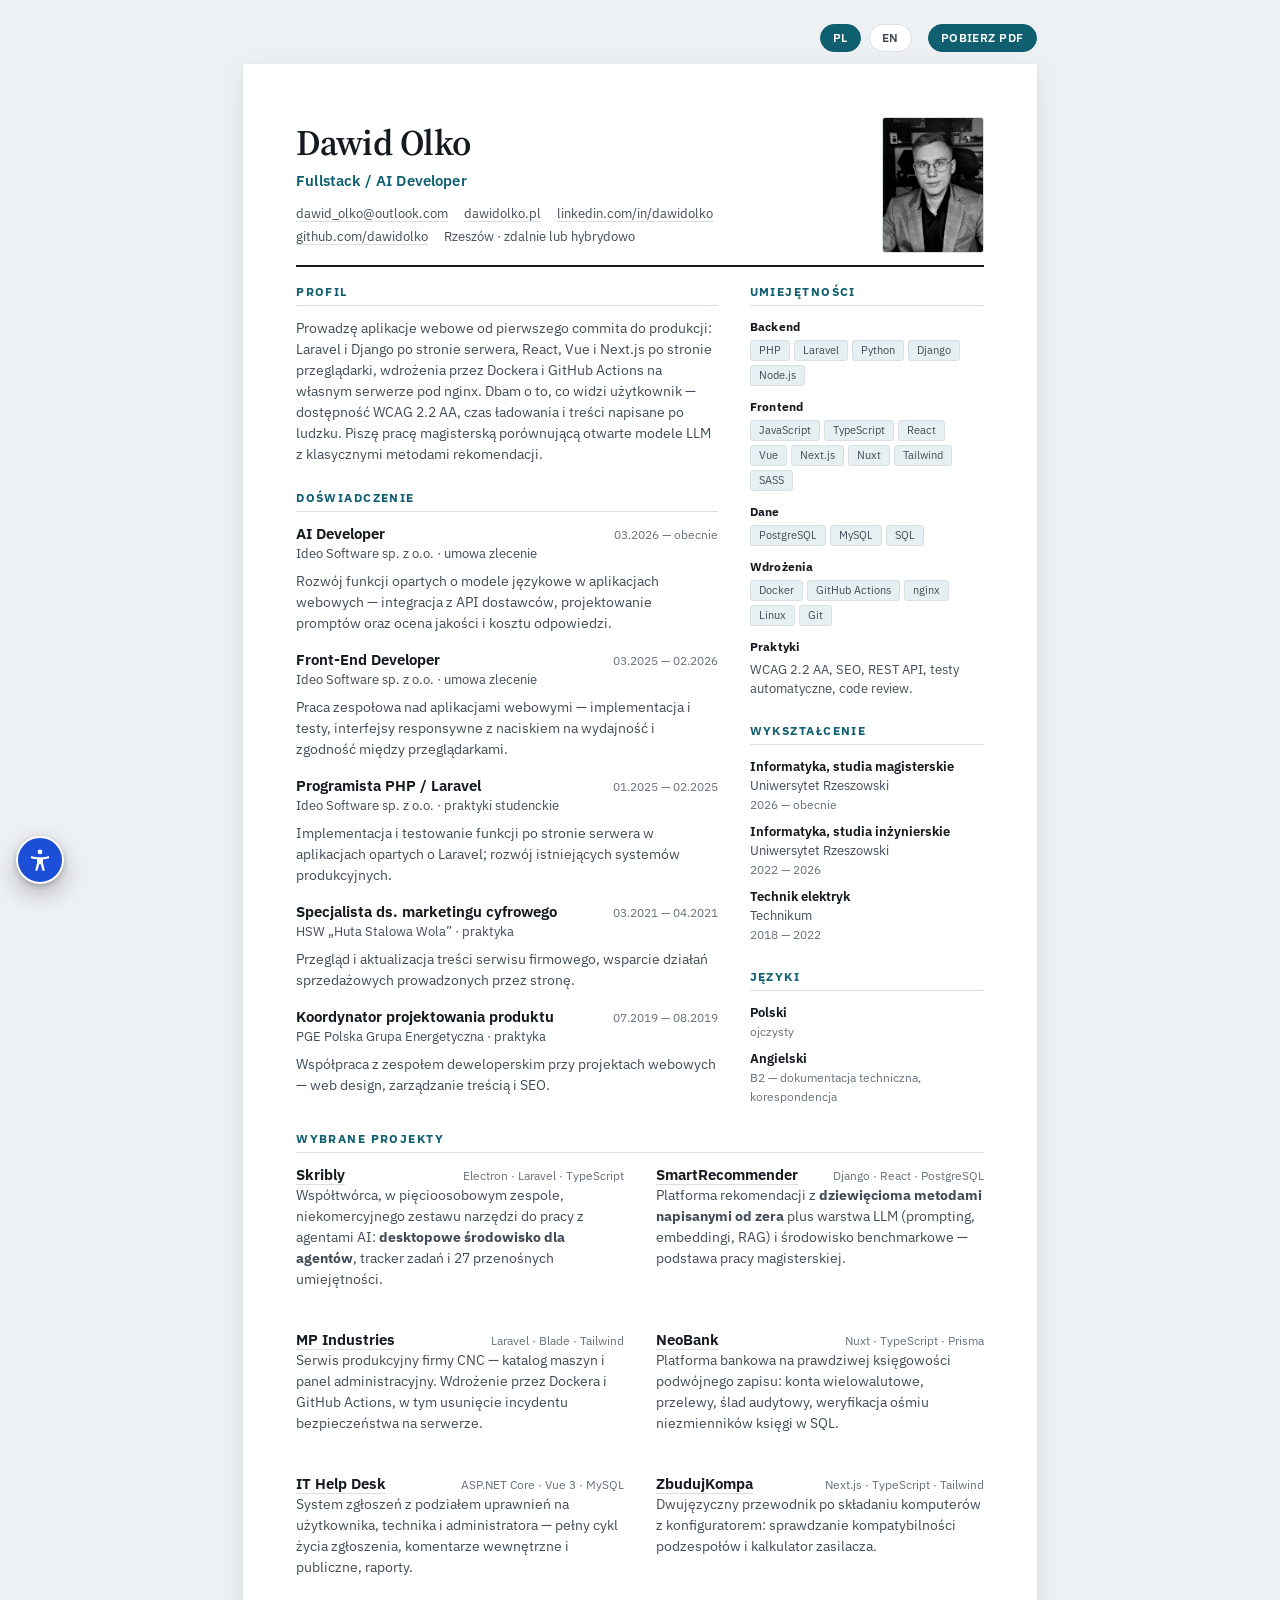
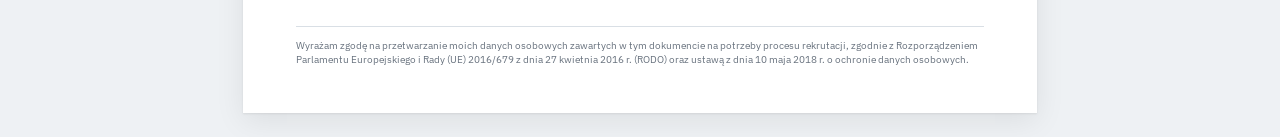
==== commit 64070422: "docs: keep the Polish CV on one page" ====
--- a/index.html
+++ b/index.html
@@ -283,7 +283,7 @@
           <h3><a href="https://skribly.pl">Skribly</a></h3>
           <span class="when">Electron · Laravel · TypeScript</span>
         </div>
-        <p>Współtwórca, razem z Piotrem Smołą, Michałem Pileckim, Konradem Plutą i Mateuszem Olką, niekomercyjnego zestawu narzędzi do pracy z agentami AI: <strong>desktopowe środowisko dla agentów</strong>, tracker zadań i 27 przenośnych umiejętności.</p>
+        <p>Współtwórca, w pięcioosobowym zespole, niekomercyjnego zestawu narzędzi do pracy z agentami AI: <strong>desktopowe środowisko dla agentów</strong>, tracker zadań i 27 przenośnych umiejętności.</p>
       </div>
 
       <div class="entry">
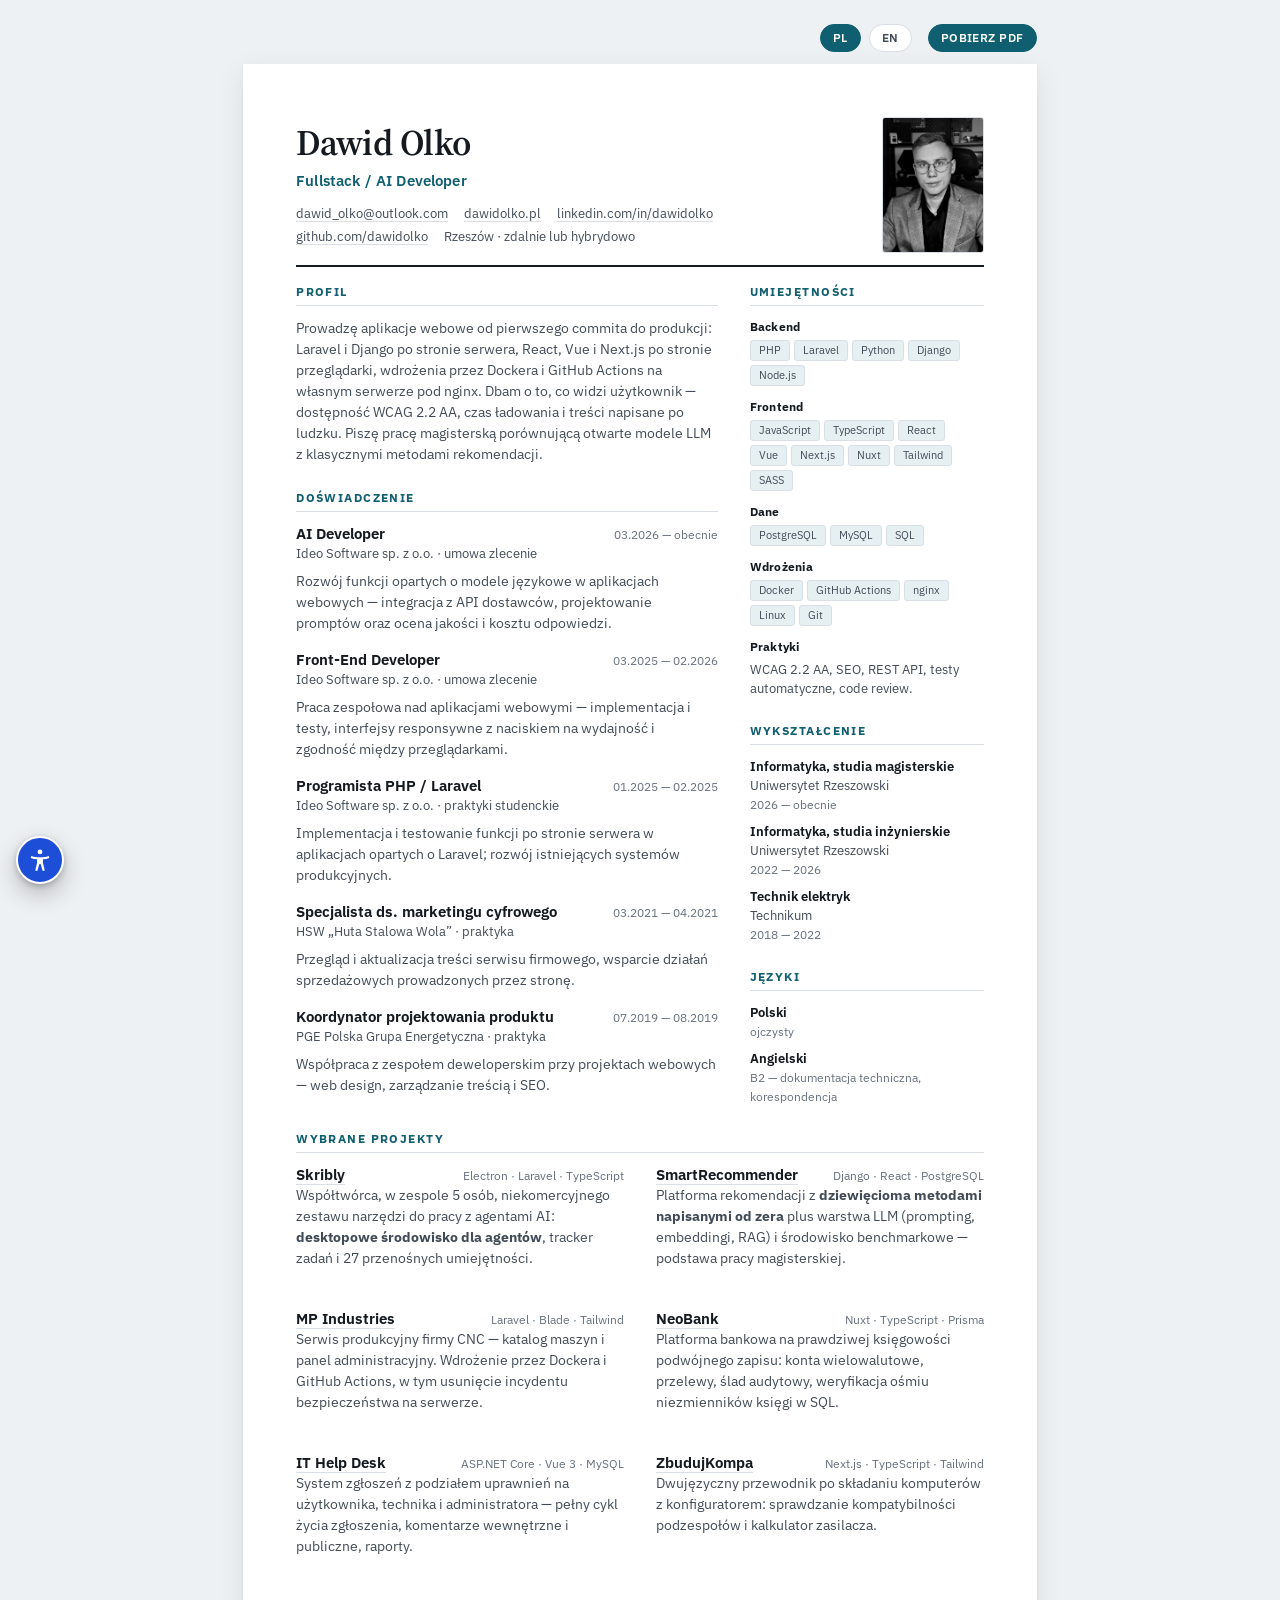
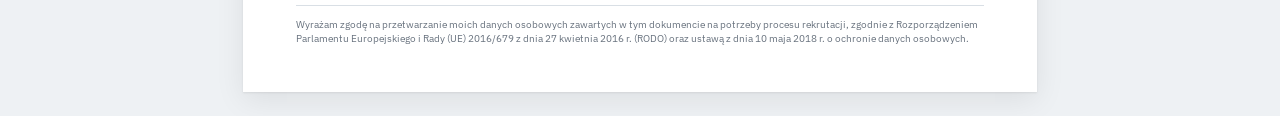
==== commit 377b443c: "docs: keep the Polish CV on one page" ====
--- a/index.html
+++ b/index.html
@@ -283,7 +283,7 @@
           <h3><a href="https://skribly.pl">Skribly</a></h3>
           <span class="when">Electron · Laravel · TypeScript</span>
         </div>
-        <p>Współtwórca, w pięcioosobowym zespole, niekomercyjnego zestawu narzędzi do pracy z agentami AI: <strong>desktopowe środowisko dla agentów</strong>, tracker zadań i 27 przenośnych umiejętności.</p>
+        <p>Współtwórca, w zespole 5 osób, niekomercyjnego zestawu narzędzi do pracy z agentami AI: <strong>desktopowe środowisko dla agentów</strong>, tracker zadań i 27 przenośnych umiejętności.</p>
       </div>
 
       <div class="entry">
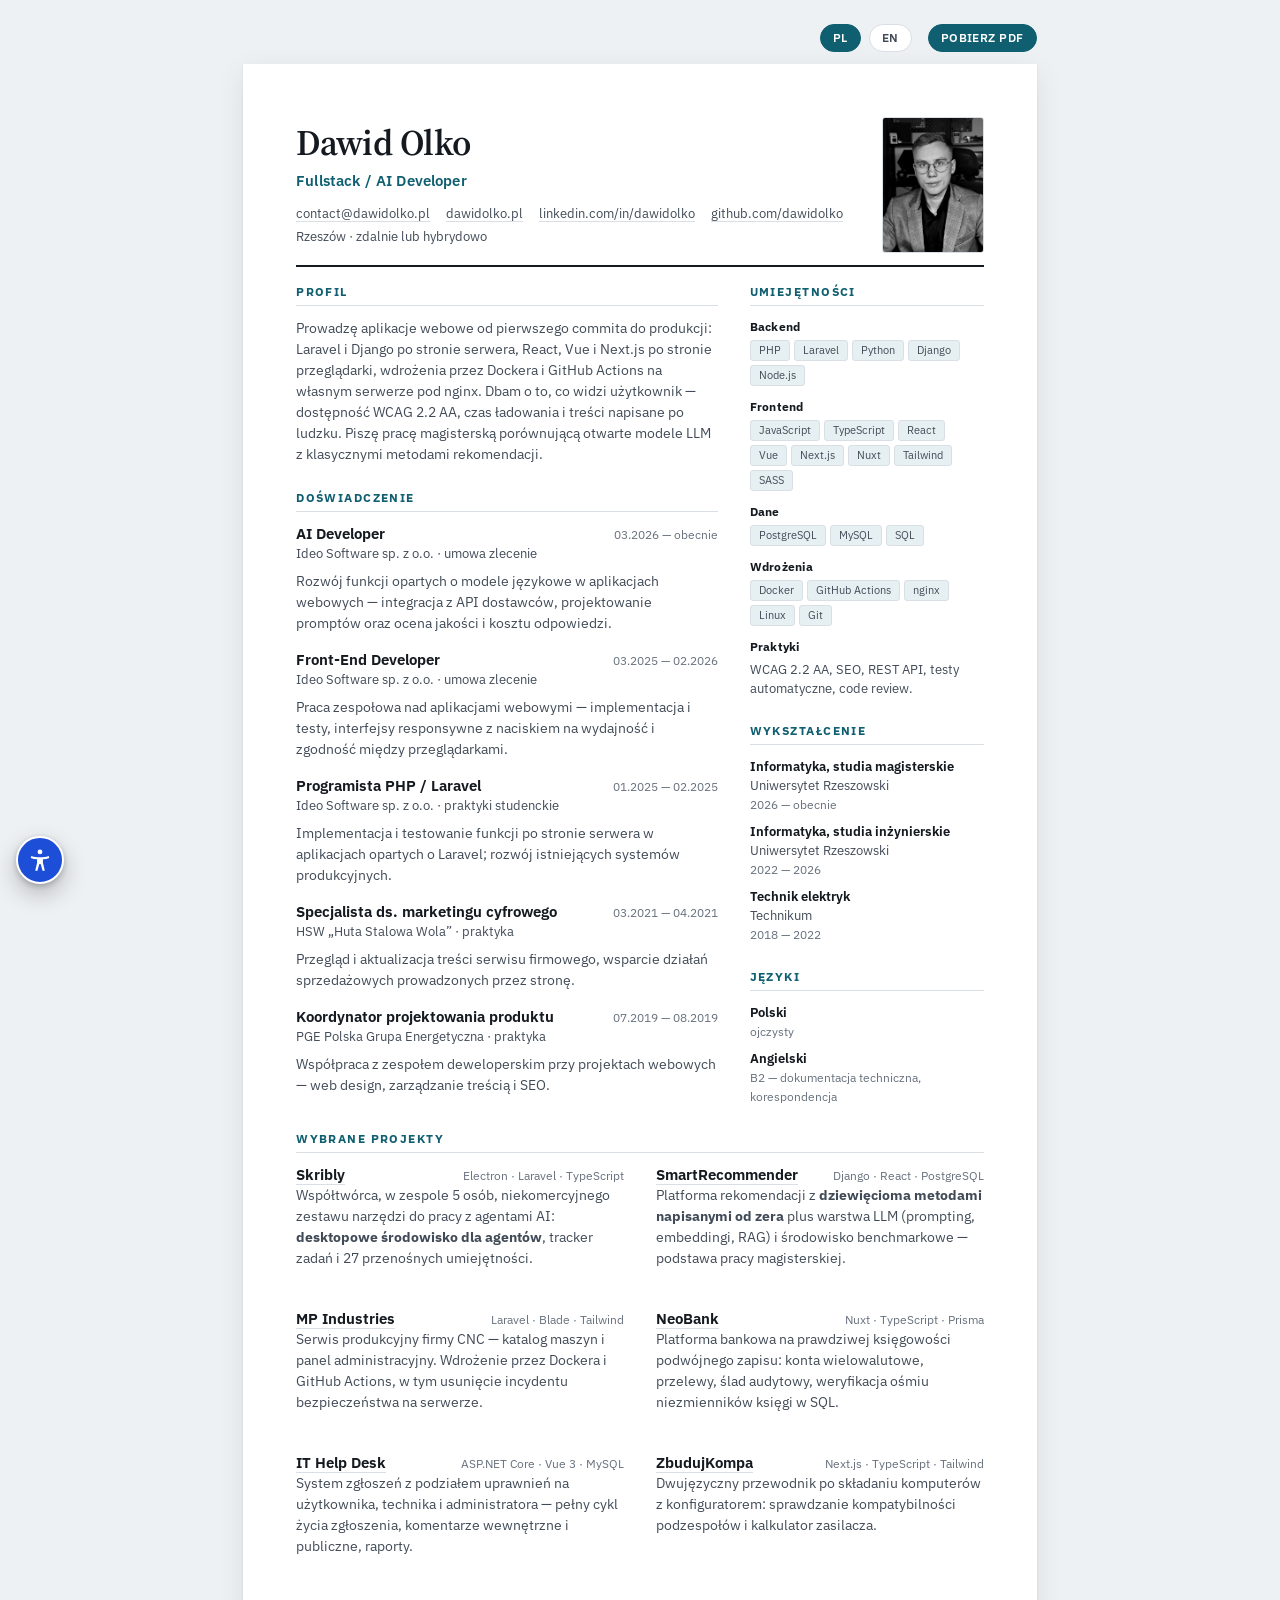
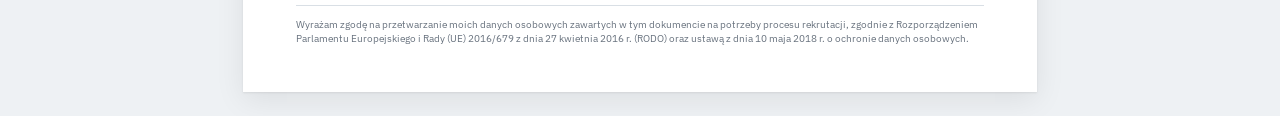
==== commit 35b5d506: "chore: use the contact@dawidolko.pl address" ====
--- a/index.html
+++ b/index.html
@@ -42,7 +42,7 @@
   "url": "https://dawidolko.pl",
   "mainEntityOfPage": "https://cv.dawidolko.pl/",
   "image": "https://cv.dawidolko.pl/assets/dawid-olko.jpg",
-  "email": "mailto:dawid_olko@outlook.com",
+  "email": "mailto:contact@dawidolko.pl",
   "sameAs": [
     "https://github.com/dawidolko",
     "https://www.linkedin.com/in/dawidolko",
@@ -127,7 +127,7 @@
       <h1>Dawid Olko</h1>
       <p class="role">Fullstack / AI Developer</p>
       <ul class="contact">
-        <li><a href="mailto:dawid_olko@outlook.com">dawid_olko@outlook.com</a></li>
+        <li><a href="mailto:contact@dawidolko.pl">contact@dawidolko.pl</a></li>
         <li><a href="https://dawidolko.pl">dawidolko.pl</a></li>
         <li><a href="https://www.linkedin.com/in/dawidolko">linkedin.com/in/dawidolko</a></li>
         <li><a href="https://github.com/dawidolko">github.com/dawidolko</a></li>
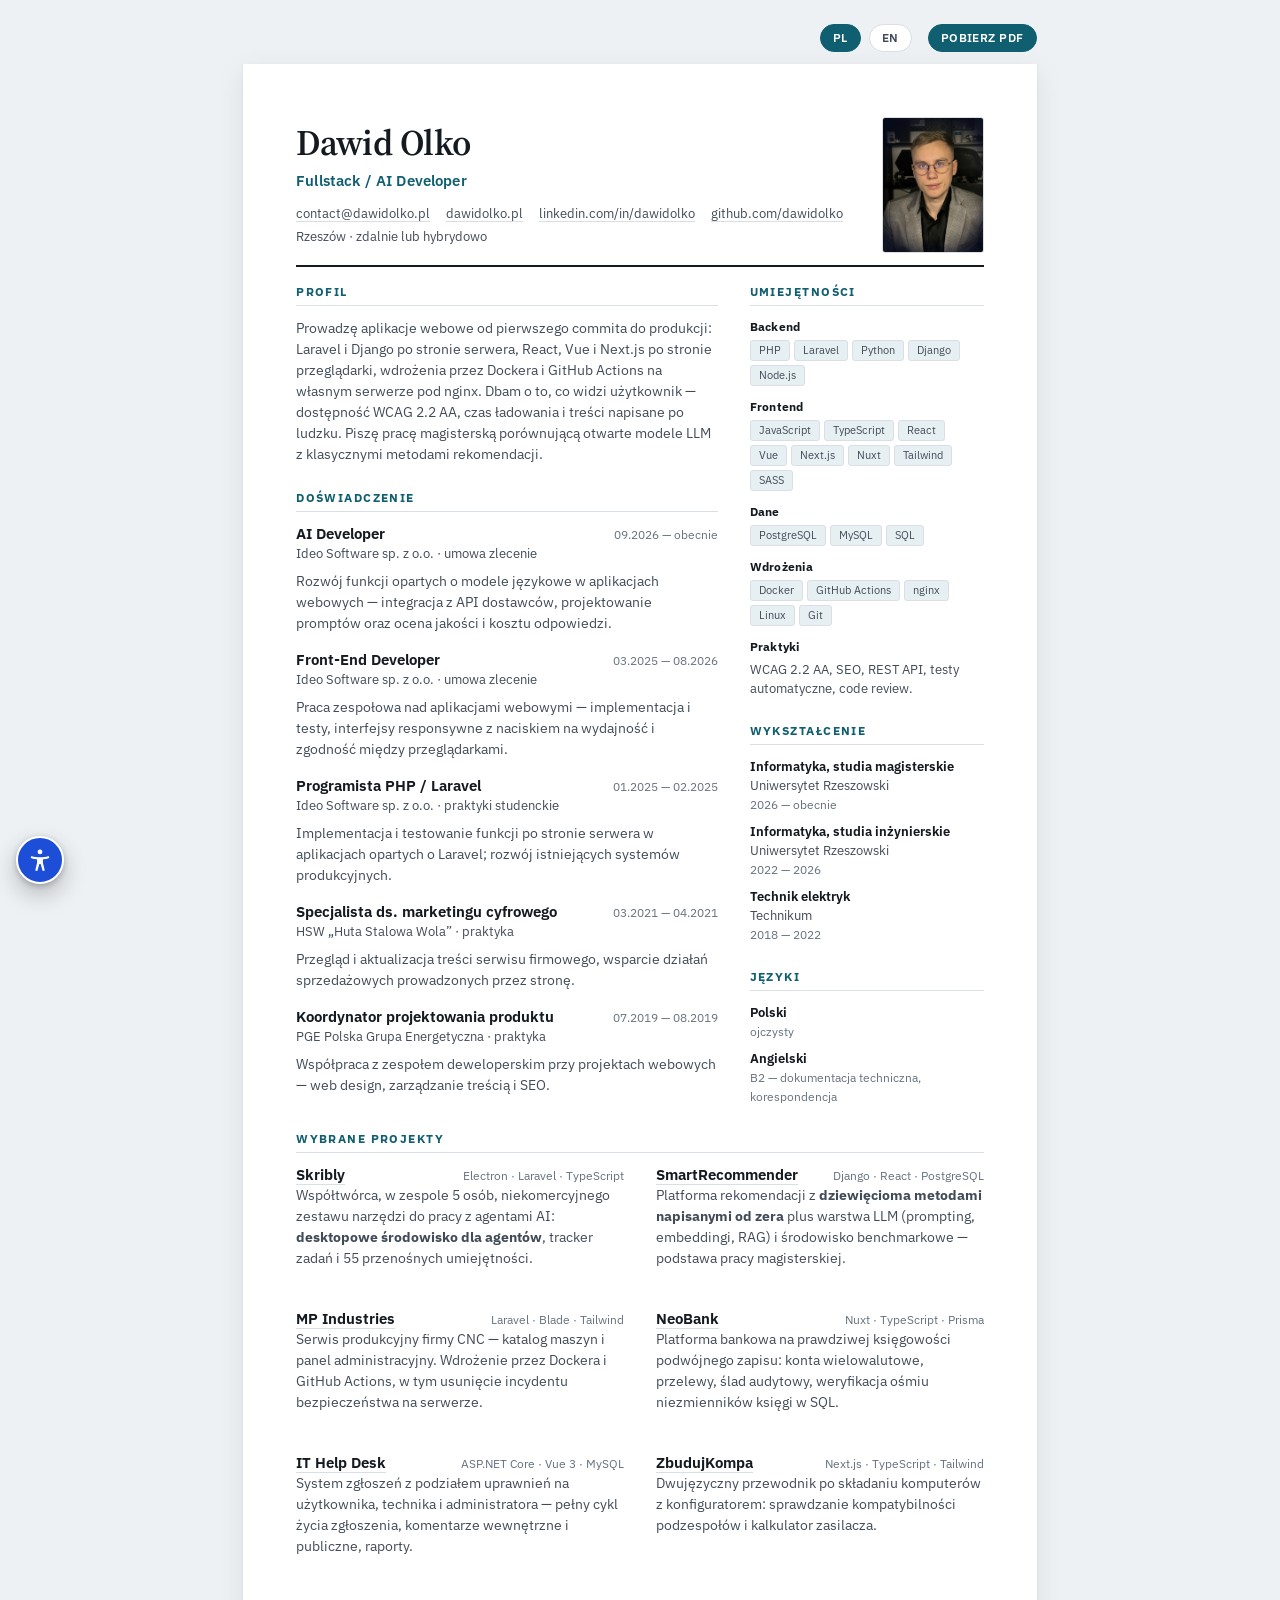
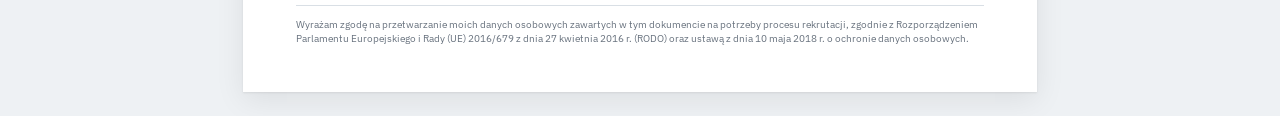
==== commit b67960d5: "fix(cv): AI Developer since 09.2026, frontend role until 08.2026, 55 skills" ====
--- a/index.html
+++ b/index.html
@@ -158,7 +158,7 @@
         <div class="entry">
           <div class="entry-head">
             <h3>AI Developer</h3>
-            <span class="when">03.2026 — obecnie</span>
+            <span class="when">09.2026 — obecnie</span>
           </div>
           <p class="where">Ideo Software sp. z o.o. · umowa zlecenie</p>
           <p>Rozwój funkcji opartych o modele językowe w aplikacjach webowych — integracja z API dostawców, projektowanie promptów oraz ocena jakości i kosztu odpowiedzi.</p>
@@ -167,7 +167,7 @@
         <div class="entry">
           <div class="entry-head">
             <h3>Front-End Developer</h3>
-            <span class="when">03.2025 — 02.2026</span>
+            <span class="when">03.2025 — 08.2026</span>
           </div>
           <p class="where">Ideo Software sp. z o.o. · umowa zlecenie</p>
           <p>Praca zespołowa nad aplikacjami webowymi — implementacja i testy, interfejsy responsywne z naciskiem na wydajność i zgodność między przeglądarkami.</p>
@@ -283,7 +283,7 @@
           <h3><a href="https://skribly.pl">Skribly</a></h3>
           <span class="when">Electron · Laravel · TypeScript</span>
         </div>
-        <p>Współtwórca, w zespole 5 osób, niekomercyjnego zestawu narzędzi do pracy z agentami AI: <strong>desktopowe środowisko dla agentów</strong>, tracker zadań i 27 przenośnych umiejętności.</p>
+        <p>Współtwórca, w zespole 5 osób, niekomercyjnego zestawu narzędzi do pracy z agentami AI: <strong>desktopowe środowisko dla agentów</strong>, tracker zadań i 55 przenośnych umiejętności.</p>
       </div>
 
       <div class="entry">
